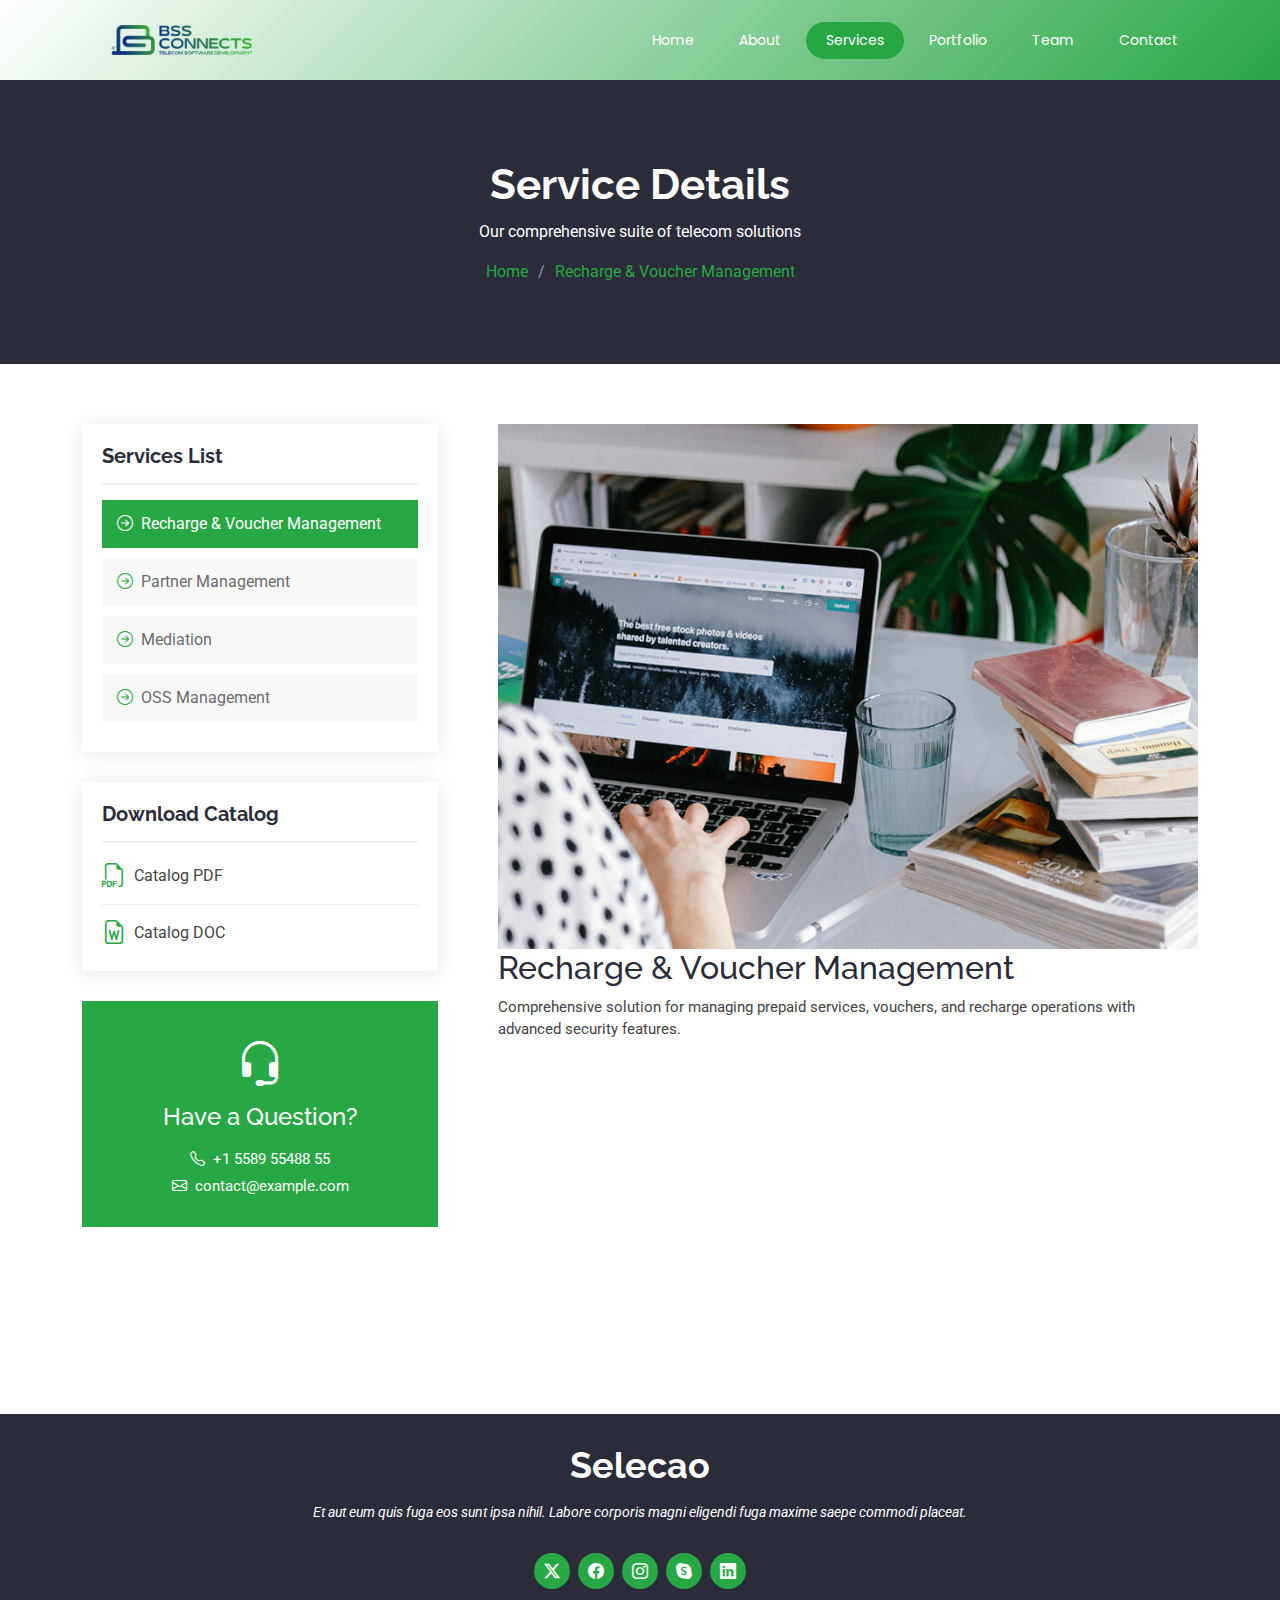
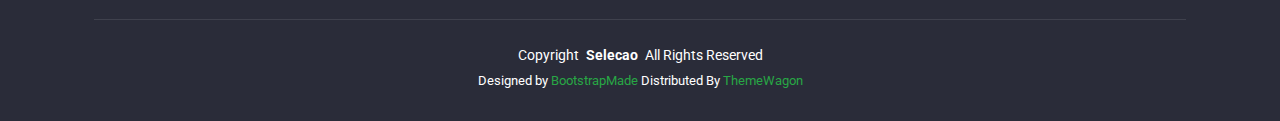
==== service-details.html @ 36ab9096 "first version" ====
<!DOCTYPE html>
<html lang="en">

<head>
  <meta charset="utf-8">
  <meta content="width=device-width, initial-scale=1.0" name="viewport">
  <title>Service Details - Selecao Bootstrap Template</title>
  <meta name="description" content="">
  <meta name="keywords" content="">

  <!-- Favicons -->
  <link href="assets/img/favicon.png" rel="icon">
  <link href="assets/img/apple-touch-icon.png" rel="apple-touch-icon">

  <!-- Fonts -->
  <link href="https://fonts.googleapis.com" rel="preconnect">
  <link href="https://fonts.gstatic.com" rel="preconnect" crossorigin>
  <link href="https://fonts.googleapis.com/css2?family=Roboto:ital,wght@0,100;0,300;0,400;0,500;0,700;0,900;1,100;1,300;1,400;1,500;1,700;1,900&family=Poppins:ital,wght@0,100;0,200;0,300;0,400;0,500;0,600;0,700;0,800;0,900;1,100;1,200;1,300;1,400;1,500;1,600;1,700;1,800;1,900&family=Raleway:ital,wght@0,100;0,200;0,300;0,400;0,500;0,600;0,700;0,800;0,900;1,100;1,200;1,300;1,400;1,500;1,600;1,700;1,800;1,900&display=swap" rel="stylesheet">

  <!-- Vendor CSS Files -->
  <link href="assets/vendor/bootstrap/css/bootstrap.min.css" rel="stylesheet">
  <link href="assets/vendor/bootstrap-icons/bootstrap-icons.css" rel="stylesheet">
  <link href="assets/vendor/aos/aos.css" rel="stylesheet">
  <link href="assets/vendor/animate.css/animate.min.css" rel="stylesheet">
  <link href="assets/vendor/glightbox/css/glightbox.min.css" rel="stylesheet">
  <link href="assets/vendor/swiper/swiper-bundle.min.css" rel="stylesheet">

  <!-- Main CSS File -->
  <link href="assets/css/main.css" rel="stylesheet">

  <!-- =======================================================
  * Template Name: Selecao
  * Template URL: https://bootstrapmade.com/selecao-bootstrap-template/
  * Updated: Aug 07 2024 with Bootstrap v5.3.3
  * Author: BootstrapMade.com
  * License: https://bootstrapmade.com/license/
  ======================================================== -->
</head>

<body class="service-details-page">

  <header id="header" class="header d-flex align-items-center fixed-top">
    <div class="container-fluid container-xl position-relative d-flex align-items-center justify-content-between">

      <a href="index.html" class="logo d-flex align-items-center">
        <img src="assets/img/logo.png" alt="Logo">
      </a>

      <nav id="navmenu" class="navmenu">
        <ul>
          <li><a href="index.html">Home</a></li>
          <li><a href="index.html#about">About</a></li>
          <li><a href="index.html#services" class="active">Services</a></li>
          <li><a href="index.html#portfolio">Portfolio</a></li>
          <li><a href="index.html#team">Team</a></li>
          <li><a href="index.html#contact">Contact</a></li>
        </ul>
        <i class="mobile-nav-toggle d-xl-none bi bi-list"></i>
      </nav>

    </div>
  </header>

  <main class="main">

    <!-- Page Title -->
    <div class="page-title dark-background">
      <div class="container position-relative">
        <h1>Service Details</h1>
        <p>Our comprehensive suite of telecom solutions</p>

        <nav class="breadcrumbs">
          <ol>
            <li><a href="index.html">Home</a></li>
            <li class="current">Service Details</li>
          </ol>
        </nav>
      </div>

    </div><!-- End Page Title -->

    <!-- Service Details Section -->
    <section id="service-details" class="service-details section">
      <div class="container">

        <div class="row gy-5">
          <div class="col-lg-4" data-aos="fade-up" data-aos-delay="100">
            <div class="service-box">
              <h4>Services List</h4>
              <div class="services-list">
                <div class="service-tree">
                  <div class="main-service">
                    <a href="#" data-service="recharge" class="active"><i class="bi bi-arrow-right-circle"></i><span>Recharge & Voucher Management</span></a>
                    <div class="sub-services">
                      <a href="#" data-service="recharge" data-sub="voucher"><i class="bi bi-dash"></i><span>Voucher System</span></a>
                      <a href="#" data-service="recharge" data-sub="topup"><i class="bi bi-dash"></i><span>Top-up Services</span></a>
                      <a href="#" data-service="recharge" data-sub="billing"><i class="bi bi-dash"></i><span>Billing Integration</span></a>
                    </div>
                  </div>
                  <div class="main-service">
                    <a href="#" data-service="partner"><i class="bi bi-arrow-right-circle"></i><span>Partner Management</span></a>
                    <div class="sub-services">
                      <a href="#" data-service="partner" data-sub="onboarding"><i class="bi bi-dash"></i><span>Partner Onboarding</span></a>
                      <a href="#" data-service="partner" data-sub="commission"><i class="bi bi-dash"></i><span>Commission Management</span></a>
                      <a href="#" data-service="partner" data-sub="reporting"><i class="bi bi-dash"></i><span>Partner Reporting</span></a>
                    </div>
                  </div>
                  <div class="main-service">
                    <a href="#" data-service="mediation"><i class="bi bi-arrow-right-circle"></i><span>Mediation</span></a>
                    <div class="sub-services">
                      <a href="#" data-service="mediation" data-sub="collection"><i class="bi bi-dash"></i><span>Data Collection</span></a>
                      <a href="#" data-service="mediation" data-sub="processing"><i class="bi bi-dash"></i><span>Data Processing</span></a>
                      <a href="#" data-service="mediation" data-sub="distribution"><i class="bi bi-dash"></i><span>Data Distribution</span></a>
                    </div>
                  </div>
                  <div class="main-service">
                    <a href="#" data-service="oss"><i class="bi bi-arrow-right-circle"></i><span>OSS Management</span></a>
                    <div class="sub-services">
                      <a href="#" data-service="oss" data-sub="network"><i class="bi bi-dash"></i><span>Network Management</span></a>
                      <a href="#" data-service="oss" data-sub="inventory"><i class="bi bi-dash"></i><span>Inventory Management</span></a>
                      <a href="#" data-service="oss" data-sub="monitoring"><i class="bi bi-dash"></i><span>Service Monitoring</span></a>
                    </div>
                  </div>
                </div>
              </div>
            </div><!-- End Services List -->

            <div class="service-box">
              <h4>Download Catalog</h4>
              <div class="download-catalog">
                <a href="#"><i class="bi bi-filetype-pdf"></i><span>Catalog PDF</span></a>
                <a href="#"><i class="bi bi-file-earmark-word"></i><span>Catalog DOC</span></a>
              </div>
            </div>

            <div class="help-box d-flex flex-column justify-content-center align-items-center">
              <i class="bi bi-headset help-icon"></i>
              <h4>Have a Question?</h4>
              <p class="d-flex align-items-center mt-2 mb-0"><i class="bi bi-telephone me-2"></i> <span>+1 5589 55488 55</span></p>
              <p class="d-flex align-items-center mt-1 mb-0"><i class="bi bi-envelope me-2"></i> <a href="mailto:contact@example.com">contact@example.com</a></p>
            </div>
          </div>

          <div class="col-lg-8 ps-lg-5 service-content" data-aos="fade-up" data-aos-delay="200">
            <img src="assets/img/working-1.jpg" alt="" class="img-fluid services-img">
            <h3>BSSConnects Services</h3>
            <p class="description">
              Our comprehensive suite of telecom solutions designed to streamline operations and enhance customer experience.
            </p>

            <div class="row features-section">
              <div class="col-md-4">
                <div class="feature-buttons">
                </div>
              </div>
              <div class="col-md-8">
                <div class="feature-content">
                </div>
              </div>
            </div>
          </div>
        </div>
      </div>
    </section>

  </main>

  <footer id="footer" class="footer dark-background">
    <div class="container">
      <h3 class="sitename">Selecao</h3>
      <p>Et aut eum quis fuga eos sunt ipsa nihil. Labore corporis magni eligendi fuga maxime saepe commodi placeat.</p>
      <div class="social-links d-flex justify-content-center">
        <a href=""><i class="bi bi-twitter-x"></i></a>
        <a href=""><i class="bi bi-facebook"></i></a>
        <a href=""><i class="bi bi-instagram"></i></a>
        <a href=""><i class="bi bi-skype"></i></a>
        <a href=""><i class="bi bi-linkedin"></i></a>
      </div>
      <div class="container">
        <div class="copyright">
          <span>Copyright</span> <strong class="px-1 sitename">Selecao</strong> <span>All Rights Reserved</span>
        </div>
        <div class="credits">
          <!-- All the links in the footer should remain intact. -->
          <!-- You can delete the links only if you've purchased the pro version. -->
          <!-- Licensing information: https://bootstrapmade.com/license/ -->
          <!-- Purchase the pro version with working PHP/AJAX contact form: [buy-url] -->
          Designed by <a href="https://bootstrapmade.com/">BootstrapMade</a> Distributed By <a href="https://themewagon.com">ThemeWagon</a>
        </div>
      </div>
    </div>
  </footer>

  <!-- Scroll Top -->
  <a href="#" id="scroll-top" class="scroll-top d-flex align-items-center justify-content-center"><i class="bi bi-arrow-up-short"></i></a>

  <!-- Preloader -->
  <div id="preloader"></div>

  <!-- Vendor JS Files -->
  <script src="assets/vendor/bootstrap/js/bootstrap.bundle.min.js"></script>
  <script src="assets/vendor/php-email-form/validate.js"></script>
  <script src="assets/vendor/aos/aos.js"></script>
  <script src="assets/vendor/glightbox/js/glightbox.min.js"></script>
  <script src="assets/vendor/imagesloaded/imagesloaded.pkgd.min.js"></script>
  <script src="assets/vendor/isotope-layout/isotope.pkgd.min.js"></script>
  <script src="assets/vendor/swiper/swiper-bundle.min.js"></script>

  <!-- Main JS File -->
  <script src="assets/js/main.js"></script>
  <script src="assets/js/service-details.js"></script>

</body>

</html>
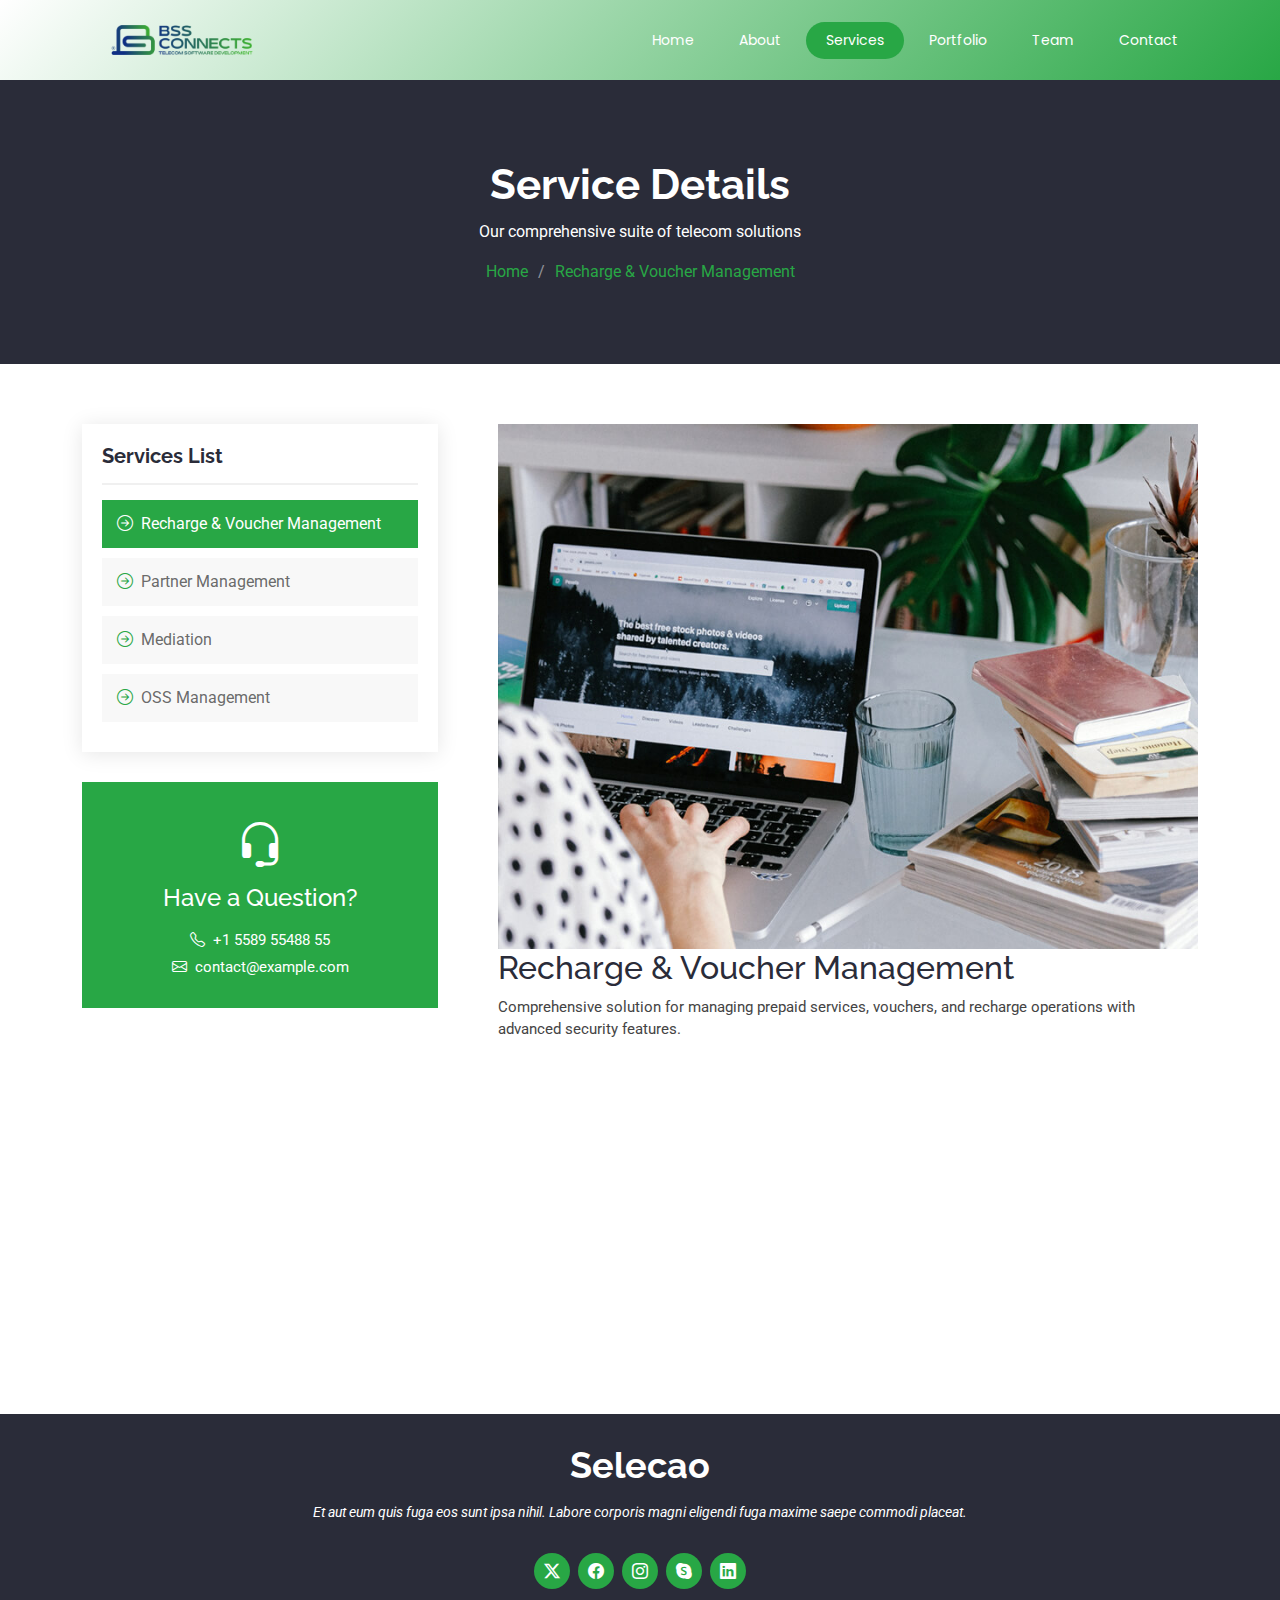
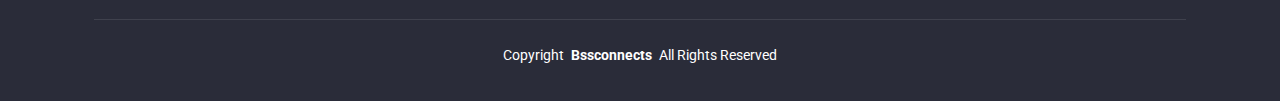
==== commit 254972f0: "edited versions" ====
--- a/service-details.html
+++ b/service-details.html
@@ -125,13 +125,6 @@
               </div>
             </div><!-- End Services List -->
 
-            <div class="service-box">
-              <h4>Download Catalog</h4>
-              <div class="download-catalog">
-                <a href="#"><i class="bi bi-filetype-pdf"></i><span>Catalog PDF</span></a>
-                <a href="#"><i class="bi bi-file-earmark-word"></i><span>Catalog DOC</span></a>
-              </div>
-            </div>
 
             <div class="help-box d-flex flex-column justify-content-center align-items-center">
               <i class="bi bi-headset help-icon"></i>
@@ -178,14 +171,14 @@
       </div>
       <div class="container">
         <div class="copyright">
-          <span>Copyright</span> <strong class="px-1 sitename">Selecao</strong> <span>All Rights Reserved</span>
+          <span>Copyright</span> <strong class="px-1 sitename">Bssconnects</strong> <span>All Rights Reserved</span>
         </div>
         <div class="credits">
           <!-- All the links in the footer should remain intact. -->
           <!-- You can delete the links only if you've purchased the pro version. -->
           <!-- Licensing information: https://bootstrapmade.com/license/ -->
           <!-- Purchase the pro version with working PHP/AJAX contact form: [buy-url] -->
-          Designed by <a href="https://bootstrapmade.com/">BootstrapMade</a> Distributed By <a href="https://themewagon.com">ThemeWagon</a>
+      
         </div>
       </div>
     </div>
